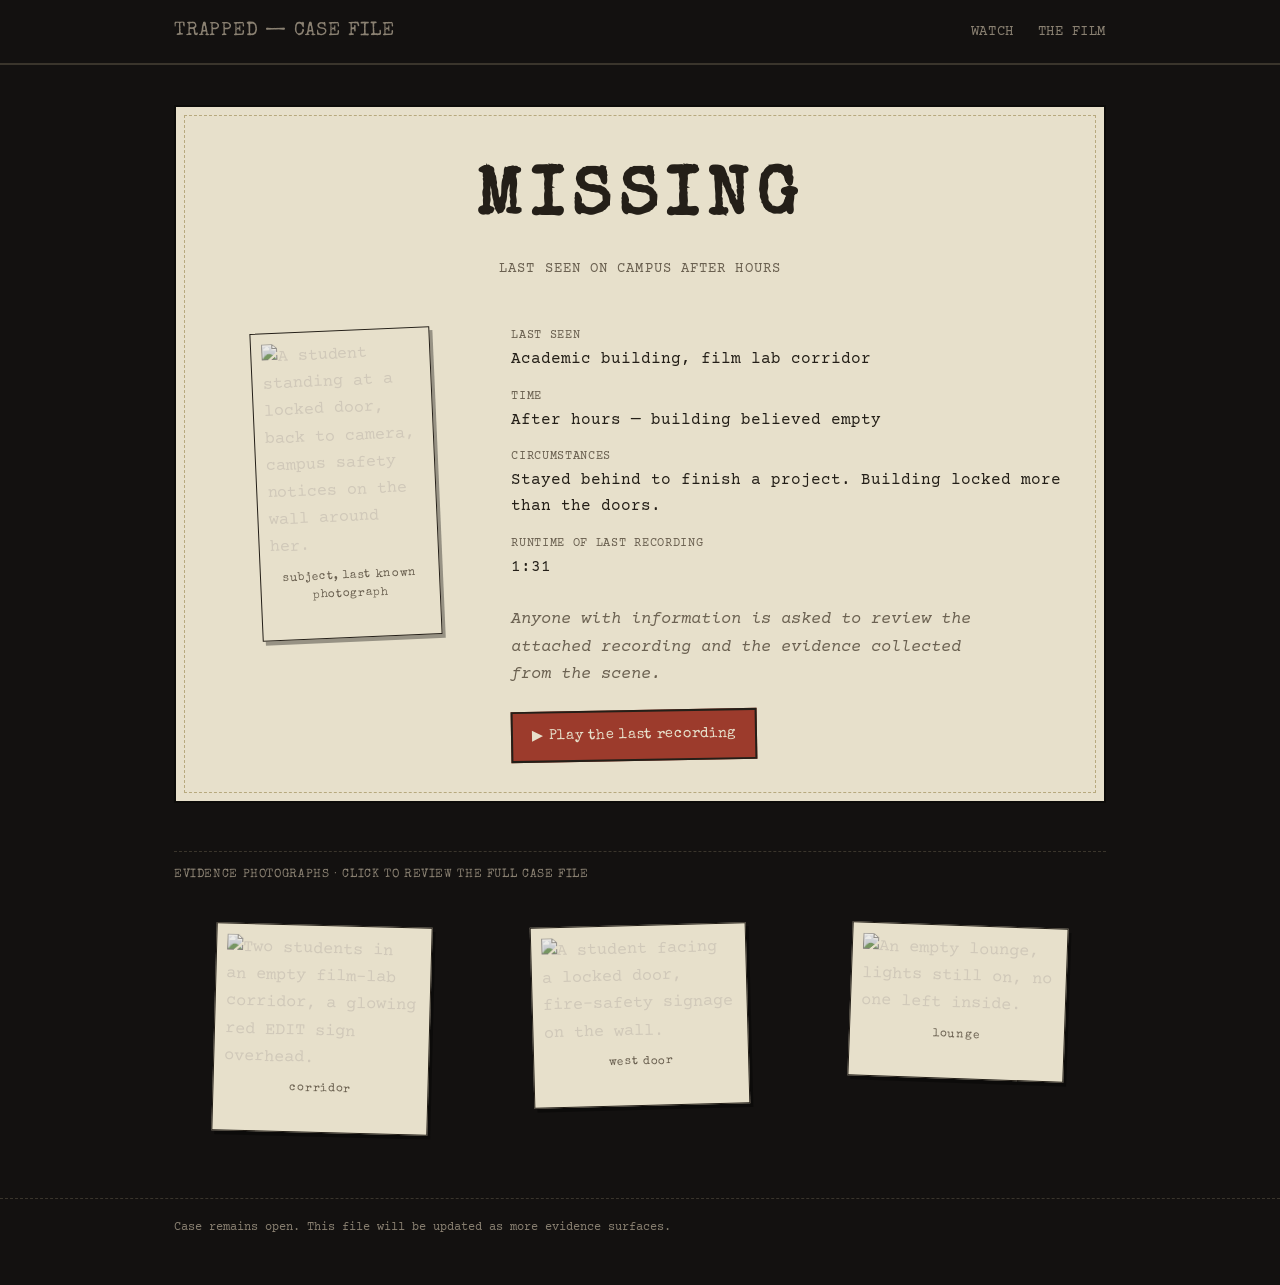
==== index.html @ 4b7ec3d5 "Add files via upload" ====
<!doctype html>
<html lang="en">
<head>
<meta charset="UTF-8">
<meta name="viewport" content="width=device-width, initial-scale=1.0">
<title>Trapped — Case File</title>
<link rel="preconnect" href="https://fonts.googleapis.com">
<link rel="preconnect" href="https://fonts.gstatic.com" crossorigin>
<link href="https://fonts.googleapis.com/css2?family=Courier+Prime:ital,wght@0,400;0,700;1,400&family=Special+Elite&display=swap" rel="stylesheet">
<link rel="stylesheet" href="style.css">
</head>
<body>

<div id="flashlight-overlay"></div>

<nav class="nav">
  <div class="wrap">
    <a class="wordmark" href="index.html">TRAPPED &mdash; CASE FILE</a>
    <ul>
      <li><a href="watch.html">Watch</a></li>
      <li><a href="film.html">The Film</a></li>
    </ul>
  </div>
</nav>

<main class="wrap">

  <div class="notice">
    <h1 class="notice-head">MISSING</h1>
    <p class="notice-sub">Last seen on campus after hours</p>

    <div class="notice-body">
      <figure class="polaroid">
        <img src="assets/poster.jpg" alt="A student standing at a locked door, back to camera, campus safety notices on the wall around her.">
        <figcaption>subject, last known photograph</figcaption>
      </figure>

      <div>
        <dl class="notice-facts">
          <dt>Last seen</dt>
          <dd>Academic building, film lab corridor</dd>
          <dt>Time</dt>
          <dd>After hours &mdash; building believed empty</dd>
          <dt>Circumstances</dt>
          <dd>Stayed behind to finish a project. Building locked more than the doors.</dd>
          <dt>Runtime of last recording</dt>
          <dd>1:31</dd>
        </dl>

        <p class="tagline">Anyone with information is asked to review the attached
        recording and the evidence collected from the scene.</p>

        <a class="btn-stamp" href="watch.html">&#9654; Play the last recording</a>
      </div>
    </div>
  </div>

  <p class="section-label">EVIDENCE PHOTOGRAPHS &middot; CLICK TO REVIEW THE FULL CASE FILE</p>
  <div class="thumb-grid">
    <a class="thumb" href="film.html">
      <figure class="polaroid">
        <img src="assets/still-exit-sign.jpg" alt="Two students in an empty film-lab corridor, a glowing red EDIT sign overhead.">
        <figcaption>corridor</figcaption>
      </figure>
    </a>
    <a class="thumb" href="film.html">
      <figure class="polaroid">
        <img src="assets/still-hallway.jpg" alt="A student facing a locked door, fire-safety signage on the wall.">
        <figcaption>west door</figcaption>
      </figure>
    </a>
    <a class="thumb" href="film.html">
      <figure class="polaroid">
        <img src="assets/still-bench.jpg" alt="An empty lounge, lights still on, no one left inside.">
        <figcaption>lounge</figcaption>
      </figure>
    </a>
  </div>

</main>

<footer class="site-footer">
  <div class="wrap">Case remains open. This file will be updated as more evidence surfaces.</div>
</footer>

<script src="script.js" defer></script>

</body>
</html>
---- style.css ----
:root {
  --bg: #131110;
  --paper: #e7e0cb;
  --paper-card: #ded3b3;
  --ink: #241f18;
  --ink-faded: #6b6151;
  --text: #d8d0bd;
  --text-faded: #8a8172;
  --redact: #0c0b09;
  --stamp: #9c3b2c;
  --rule: #b7a97e;
  --rule-dark: #3a352c;
  --serif-type: "Courier Prime", "Courier New", monospace;
  --stamp-type: "Special Elite", "Courier Prime", monospace;
}

* { box-sizing: border-box; }

body {
  margin: 0;
  background-color: var(--bg);
  background-image: url("assets/grain.png");
  background-repeat: repeat;
  color: var(--text);
  font-family: var(--serif-type);
  font-size: 17px;
  line-height: 1.6;
}

a { color: inherit; }
a:focus-visible { outline: 2px dashed var(--stamp); outline-offset: 3px; }

.wrap { max-width: 980px; margin: 0 auto; padding: 0 1.5rem; }

/* ---------- nav ---------- */

.nav {
  border-bottom: 2px solid var(--rule-dark);
  padding: 1rem 0;
  margin-bottom: 2.5rem;
}
.nav .wrap { display: flex; align-items: baseline; justify-content: space-between; flex-wrap: wrap; gap: 0.8rem; }
.wordmark {
  font-family: var(--stamp-type);
  font-size: 1.2rem;
  letter-spacing: 0.06em;
  text-decoration: none;
  color: var(--stamp);
}
.nav ul { list-style: none; display: flex; gap: 1.5rem; margin: 0; padding: 0; font-size: 0.85rem; }
.nav a { text-decoration: none; color: var(--text-faded); text-transform: uppercase; letter-spacing: 0.04em; }
.nav a:hover { color: var(--text); }
.nav a.active { color: var(--stamp); border-bottom: 1px solid var(--stamp); }

.flashlight-toggle {
  font-family: var(--serif-type);
  font-size: 0.8rem;
  letter-spacing: 0.03em;
  color: var(--bg);
  background: var(--text);
  border: none;
  padding: 0.45rem 0.8rem;
  cursor: pointer;
}
.flashlight-toggle:hover { background: var(--stamp); color: var(--text); }

.flashlight-note {
  font-size: 0.85rem;
  color: var(--text-faded);
  margin: -0.6rem 0 1.8rem;
  display: flex;
  align-items: center;
  gap: 0.9rem;
  flex-wrap: wrap;
}

/* ---------- stamps / labels ---------- */

.file-meta {
  font-size: 0.8rem;
  color: var(--text-faded);
  letter-spacing: 0.03em;
  margin: 0 0 1.5rem;
}

/* ---------- home: missing notice ---------- */

.notice {
  background: var(--paper);
  border: 2px solid var(--redact);
  padding: 2.5rem;
  margin-bottom: 3rem;
  position: relative;
}
.notice::before {
  content: "";
  position: absolute; inset: 8px;
  border: 1px dashed var(--rule);
  pointer-events: none;
}

.notice-head {
  text-align: center;
  font-family: var(--stamp-type);
  font-size: clamp(2.6rem, 9vw, 4.2rem);
  letter-spacing: 0.12em;
  color: var(--ink);
  margin: 0 0 0.3rem;
}
.notice-sub {
  text-align: center;
  font-size: 0.85rem;
  letter-spacing: 0.08em;
  color: var(--ink-faded);
  text-transform: uppercase;
  margin: 0 0 2rem;
}

.notice-body {
  display: grid;
  grid-template-columns: 260px 1fr;
  gap: 2.2rem;
  align-items: start;
}

.polaroid {
  background: var(--paper);
  border: 1px solid var(--ink);
  padding: 10px 10px 34px;
  box-shadow: 3px 4px 0 rgba(0,0,0,0.35);
  transform: rotate(-2.5deg);
  position: relative;
}
.polaroid img { width: 100%; display: block; filter: grayscale(0.5) contrast(1.05) sepia(0.15) brightness(0.92); }
.polaroid figcaption, .note-card h3 {
  font-family: var(--stamp-type);
  color: var(--ink-faded);
  letter-spacing: 0.06em;
}
.polaroid figcaption { font-size: 0.72rem; text-align: center; margin-top: 0.5rem; }

.notice-facts dt {
  font-size: 0.72rem;
  letter-spacing: 0.06em;
  text-transform: uppercase;
  color: var(--ink-faded);
  margin-top: 0.9rem;
}
.notice-facts dd {
  margin: 0.1rem 0 0;
  font-size: 1.02rem;
  color: var(--ink);
}
.notice-facts { margin: 0 0 1.6rem; }

.tagline {
  font-style: italic;
  color: var(--ink-faded);
  max-width: 46ch;
  margin: 0 0 1.4rem;
}

.btn-stamp {
  display: inline-block;
  font-family: var(--stamp-type);
  font-size: 0.9rem;
  letter-spacing: 0.05em;
  color: var(--paper);
  background: var(--stamp);
  text-decoration: none;
  padding: 0.75rem 1.2rem;
  border: 2px solid var(--ink);
  transform: rotate(-1deg);
}
.btn-stamp:hover { background: var(--ink); }

/* ---------- home: evidence thumbnails ---------- */

.section-label {
  font-family: var(--stamp-type);
  font-size: 0.78rem;
  letter-spacing: 0.05em;
  color: var(--text-faded);
  border-top: 1px dashed var(--rule-dark);
  padding-top: 0.8rem;
  margin-bottom: 1.4rem;
  display: block;
}

.thumb-grid { display: grid; grid-template-columns: repeat(3, 1fr); gap: 1.4rem; margin-bottom: 3rem; }
.thumb { text-decoration: none; color: var(--text); display: block; }
.thumb .polaroid { transform: rotate(1.5deg); }
.thumb:nth-child(2) .polaroid { transform: rotate(-1.5deg); }
.thumb:nth-child(3) .polaroid { transform: rotate(2deg); }

/* ---------- evidence board (film page) ---------- */

.board-heading {
  font-family: var(--stamp-type);
  font-size: 1.6rem;
  letter-spacing: 0.03em;
  margin: 0 0 0.6rem;
  color: var(--text);
}

.evidence-grid {
  display: grid;
  grid-template-columns: repeat(3, 1fr);
  gap: 2rem;
  margin-bottom: 3rem;
}

.evidence-item { position: relative; }
.evidence-item .polaroid { cursor: zoom-in; width: 100%; }
.evidence-item:nth-child(3n+1) .polaroid { transform: rotate(-2deg); }
.evidence-item:nth-child(3n+2) .polaroid { transform: rotate(1.5deg); }
.evidence-item:nth-child(3n+3) .polaroid { transform: rotate(-1deg); }

.note-card {
  background: var(--paper-card);
  border: 1px solid var(--ink);
  padding: 1.1rem 1.2rem;
  font-size: 0.92rem;
  line-height: 1.65;
  margin-bottom: 2rem;
  max-width: 62ch;
  transform: rotate(-0.6deg);
  color: var(--ink);
}
.note-card h3 {
  font-size: 0.78rem;
  margin: 0 0 0.6rem;
}

.redacted {
  background: var(--redact);
  color: var(--redact);
  cursor: default;
  transition: color 0.25s ease, background 0.25s ease;
  padding: 0 0.15em;
}
.redacted:hover { background: transparent; color: var(--ink); }

.credits-strip {
  border-top: 2px solid var(--rule-dark);
  padding-top: 1rem;
  margin-top: 2rem;
}
.roster { list-style: none; margin: 0; padding: 0; display: flex; flex-wrap: wrap; gap: 0.5rem 2rem; }
.roster li { font-size: 0.9rem; padding: 0.3rem 0; color: var(--text); }

/* ---------- lightbox ---------- */

.lightbox {
  position: fixed; inset: 0;
  background: rgba(5, 4, 3, 0.94);
  display: none;
  align-items: center;
  justify-content: center;
  z-index: 500;
  padding: 2rem;
}
.lightbox.open { display: flex; }
.lightbox img { max-width: min(90vw, 700px); max-height: 85vh; border: 6px solid var(--paper); box-shadow: 0 10px 40px rgba(0,0,0,0.6); }
.lightbox-close {
  position: absolute; top: 1.2rem; right: 1.5rem;
  font-family: var(--stamp-type);
  color: var(--text);
  background: none; border: 1px solid var(--text);
  padding: 0.4rem 0.8rem;
  cursor: pointer;
  font-size: 0.85rem;
}

/* ---------- watch page: the last recording ---------- */

.tape-frame {
  border: 6px solid var(--rule-dark);
  background: #0c0c0a;
  margin-bottom: 1rem;
  position: relative;
}
.tape-frame video { width: 100%; max-height: 78vh; display: block; margin: 0 auto; }

.tape-overlay {
  position: absolute; inset: 0;
  pointer-events: none;
  background: repeating-linear-gradient(
    to bottom, rgba(255,255,255,0.035) 0px, rgba(255,255,255,0.035) 1px,
    transparent 2px, transparent 3px
  );
}

.rec-indicator {
  position: absolute; top: 0.8rem; left: 0.9rem;
  display: flex; align-items: center; gap: 0.4rem;
  font-family: var(--serif-type);
  font-size: 0.75rem;
  color: #e4e0d4;
  letter-spacing: 0.05em;
  z-index: 2;
  pointer-events: none;
}
.rec-dot { width: 8px; height: 8px; border-radius: 50%; background: #c93c3c; animation: recblink 1.2s infinite; }
@keyframes recblink { 0%, 45% { opacity: 1; } 50%, 95% { opacity: 0.15; } 100% { opacity: 1; } }

.player-meta {
  display: flex; justify-content: space-between; flex-wrap: wrap; gap: 0.8rem;
  margin-bottom: 2.5rem;
  font-size: 0.85rem;
  color: var(--text-faded);
}
.watch-note { max-width: 60ch; margin-bottom: 3rem; color: var(--text); }

/* ---------- flashlight overlay (Film page only) ---------- */

#flashlight-overlay {
  position: fixed; inset: 0;
  pointer-events: none;
  z-index: 400;
  display: none;
  background: radial-gradient(circle 190px at var(--mx, 50%) var(--my, 50%),
    transparent 0%, transparent 55%, rgba(6,5,4,0.97) 100%);
}
body.flashlight-on #flashlight-overlay { display: block; }
body.flashlight-on { cursor: none; }

/* ---------- footer ---------- */

footer.site-footer {
  border-top: 1px dashed var(--rule-dark);
  padding: 1.2rem 0 3rem;
  font-size: 0.75rem;
  color: var(--text-faded);
}

/* ---------- responsive ---------- */

@media (max-width: 720px) {
  .notice-body { grid-template-columns: 1fr; }
  .thumb-grid { grid-template-columns: 1fr 1fr; }
  .evidence-grid { grid-template-columns: 1fr 1fr; }
}
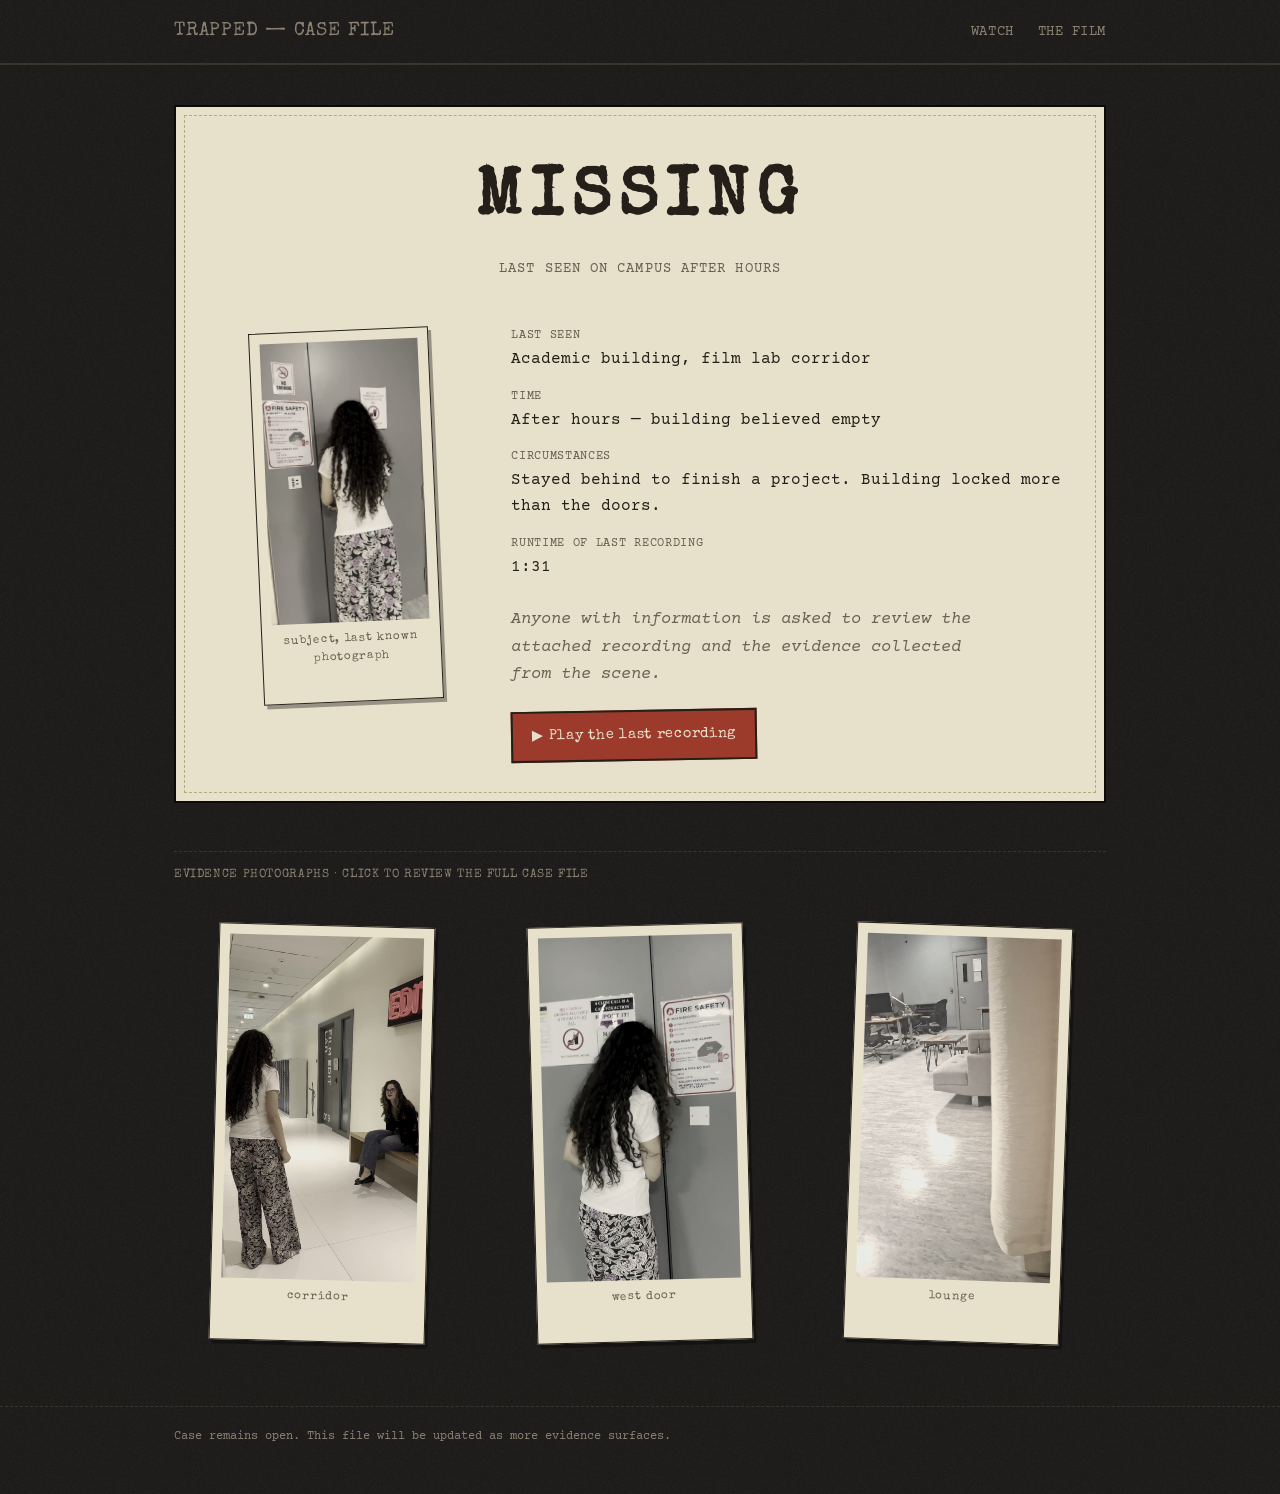
==== commit 3c2dd015: "Add comments for Code Quality rubric" ====
--- a/index.html
+++ b/index.html
@@ -4,15 +4,23 @@
 <meta charset="UTF-8">
 <meta name="viewport" content="width=device-width, initial-scale=1.0">
 <title>Trapped — Case File</title>
+
+<!-- Google Fonts: Courier Prime (typewriter body text) + Special Elite (stamp-style display font) -->
 <link rel="preconnect" href="https://fonts.googleapis.com">
 <link rel="preconnect" href="https://fonts.gstatic.com" crossorigin>
 <link href="https://fonts.googleapis.com/css2?family=Courier+Prime:ital,wght@0,400;0,700;1,400&family=Special+Elite&display=swap" rel="stylesheet">
+
 <link rel="stylesheet" href="style.css">
 </head>
 <body>
 
+<!-- Empty here since Home has no flashlight-toggle button, but it's included
+     on every page for consistency. -->
 <div id="flashlight-overlay"></div>
 
+<!-- Site navigation. class="active" would mark whichever link matches the 
+     current page, but Home has no matching nav item (linked via the wordmark),
+    so nothing is marked here. -->
 <nav class="nav">
   <div class="wrap">
     <a class="wordmark" href="index.html">TRAPPED &mdash; CASE FILE</a>
@@ -25,17 +33,20 @@
 
 <main class="wrap">
 
+  <!-- The "missing person" notice -->
   <div class="notice">
     <h1 class="notice-head">MISSING</h1>
     <p class="notice-sub">Last seen on campus after hours</p>
 
     <div class="notice-body">
+      <!-- Subject photo, styled as a pinned polaroid via the .polaroid class in style.css -->
       <figure class="polaroid">
         <img src="assets/poster.jpg" alt="A student standing at a locked door, back to camera, campus safety notices on the wall around her.">
         <figcaption>subject, last known photograph</figcaption>
       </figure>
 
       <div>
+        <!-- A description list (term + definition pairs) -->
         <dl class="notice-facts">
           <dt>Last seen</dt>
           <dd>Academic building, film lab corridor</dd>
@@ -55,6 +66,7 @@
     </div>
   </div>
 
+  <!-- Evidence thumbnails: plain links into the Film page. -->
   <p class="section-label">EVIDENCE PHOTOGRAPHS &middot; CLICK TO REVIEW THE FULL CASE FILE</p>
   <div class="thumb-grid">
     <a class="thumb" href="film.html">
@@ -83,6 +95,7 @@
   <div class="wrap">Case remains open. This file will be updated as more evidence surfaces.</div>
 </footer>
 
+<!-- defer: runs after the HTML has finished loading, so it can look for elements on the page -->
 <script src="script.js" defer></script>
 
 </body>
